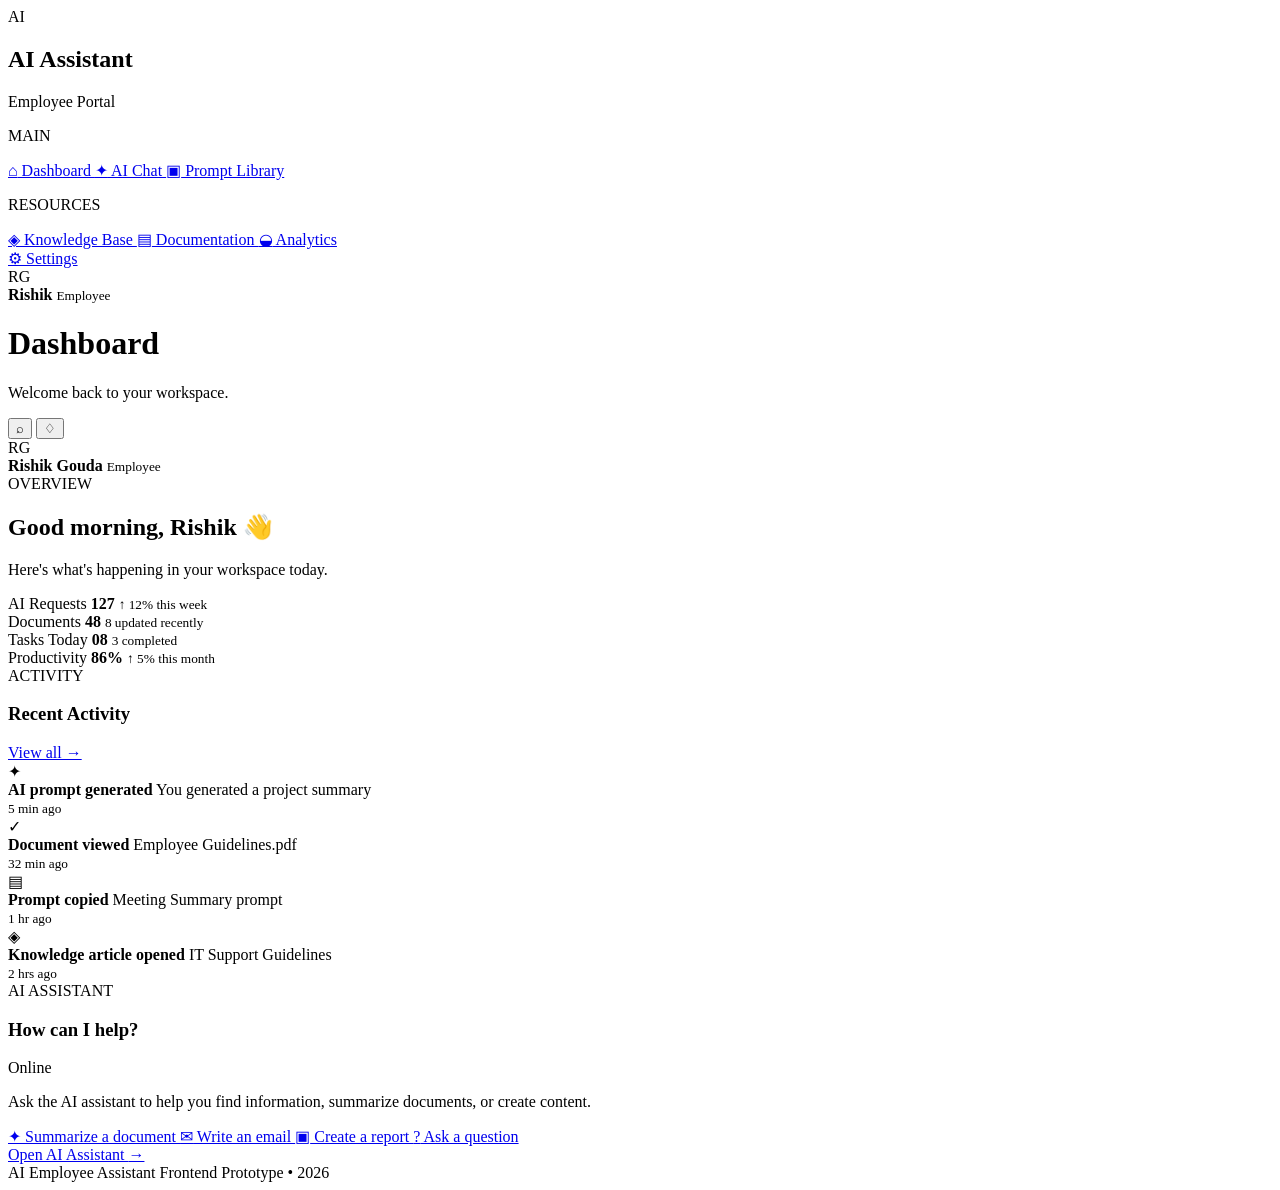
==== index.html @ 6fd65ec3 "Initial dashboard" ====
<!DOCTYPE html>
<html lang="en">
<head>
    <meta charset="UTF-8">
    <meta name="viewport" content="width=device-width, initial-scale=1.0">
    <title>AI Employee Assistant</title>

    <link rel="stylesheet" href="CSS/style.css">
    <link rel="stylesheet" href="CSS/dashboard.css">

    <script src="JS/main.js" defer></script>
</head>

<body>

    <div class="app">

        <!-- Sidebar -->
        <aside class="sidebar">
            <div class="logo">
                <div class="logo-icon">AI</div>
                <div>
                    <h2>AI Assistant</h2>
                    <span>Employee Portal</span>
                </div>
            </div>

            <nav class="sidebar-nav">

                <p class="nav-title">MAIN</p>

                <a href="index.html" class="nav-item active">
                    <span>⌂</span>
                    Dashboard
                </a>

                <a href="chat.html" class="nav-item">
                    <span>✦</span>
                    AI Chat
                </a>

                <a href="prompts.html" class="nav-item">
                    <span>▣</span>
                    Prompt Library
                </a>

                <p class="nav-title">RESOURCES</p>

                <a href="knowledge.html" class="nav-item">
                    <span>◈</span>
                    Knowledge Base
                </a>

                <a href="docs.html" class="nav-item">
                    <span>▤</span>
                    Documentation
                </a>

                <a href="analytics.html" class="nav-item">
                    <span>◒</span>
                    Analytics
                </a>

            </nav>

            <div class="sidebar-bottom">
                <a href="settings.html" class="nav-item">
                    <span>⚙</span>
                    Settings
                </a>

                <div class="user-mini">
                    <div class="avatar">RG</div>
                    <div>
                        <strong>Rishik</strong>
                        <small>Employee</small>
                    </div>
                </div>
            </div>
        </aside>


        <!-- Main Area -->
        <main class="main">

            <!-- Top Bar -->
            <header class="topbar">

                <div class="page-info">
                    <h1>Dashboard</h1>
                    <p>Welcome back to your workspace.</p>
                </div>

                <div class="topbar-actions">
                    <button class="icon-btn">⌕</button>
                    <button class="icon-btn">♢</button>

                    <div class="profile">
                        <div class="avatar">RG</div>
                        <div>
                            <strong>Rishik Gouda</strong>
                            <small>Employee</small>
                        </div>
                    </div>
                </div>

            </header>


            <!-- Page Content -->
            <section class="content">

                <div class="welcome">
                    <div>
                        <span class="eyebrow">OVERVIEW</span>
                        <h2>Good morning, Rishik 👋</h2>
                        <p>Here's what's happening in your workspace today.</p>
                    </div>
                </div>

                <div class="stats-grid">

                    <div class="stat-card">
                        <span>AI Requests</span>
                        <strong>127</strong>
                        <small>↑ 12% this week</small>
                    </div>

                    <div class="stat-card">
                        <span>Documents</span>
                        <strong>48</strong>
                        <small>8 updated recently</small>
                    </div>

                    <div class="stat-card">
                        <span>Tasks Today</span>
                        <strong>08</strong>
                        <small>3 completed</small>
                    </div>

                    <div class="stat-card">
                        <span>Productivity</span>
                        <strong>86%</strong>
                        <small>↑ 5% this month</small>
                    </div>

                </div>
                <!-- Dashboard Lower Section -->
<div class="dashboard-grid">

    <!-- Recent Activity -->
    <div class="dashboard-card activity-card">

        <div class="card-header">
            <div>
                <span class="card-label">ACTIVITY</span>
                <h3>Recent Activity</h3>
            </div>

            <a href="analytics.html" class="view-link">View all →</a>
        </div>

        <div class="activity-list">

            <div class="activity-item">
                <div class="activity-icon blue">✦</div>
                <div class="activity-info">
                    <strong>AI prompt generated</strong>
                    <span>You generated a project summary</span>
                </div>
                <small>5 min ago</small>
            </div>

            <div class="activity-item">
                <div class="activity-icon green">✓</div>
                <div class="activity-info">
                    <strong>Document viewed</strong>
                    <span>Employee Guidelines.pdf</span>
                </div>
                <small>32 min ago</small>
            </div>

            <div class="activity-item">
                <div class="activity-icon purple">▤</div>
                <div class="activity-info">
                    <strong>Prompt copied</strong>
                    <span>Meeting Summary prompt</span>
                </div>
                <small>1 hr ago</small>
            </div>

            <div class="activity-item">
                <div class="activity-icon orange">◈</div>
                <div class="activity-info">
                    <strong>Knowledge article opened</strong>
                    <span>IT Support Guidelines</span>
                </div>
                <small>2 hrs ago</small>
            </div>

        </div>

    </div>


    <!-- AI Assistant -->
    <div class="dashboard-card assistant-card">

        <div class="card-header">
            <div>
                <span class="card-label">AI ASSISTANT</span>
                <h3>How can I help?</h3>
            </div>

            <div class="ai-status">
                <span></span>
                Online
            </div>
        </div>

        <p class="assistant-text">
            Ask the AI assistant to help you find information,
            summarize documents, or create content.
        </p>

        <div class="quick-prompts">

            <a href="chat.html" class="quick-prompt">
                <span>✦</span>
                Summarize a document
            </a>

            <a href="chat.html" class="quick-prompt">
                <span>✉</span>
                Write an email
            </a>

            <a href="chat.html" class="quick-prompt">
                <span>▣</span>
                Create a report
            </a>

            <a href="chat.html" class="quick-prompt">
                <span>?</span>
                Ask a question
            </a>

        </div>

        <a href="chat.html" class="assistant-button">
            Open AI Assistant
            <span>→</span>
        </a>

    </div>

</div>

            </section>
            <footer class="dashboard-footer">
                <span>AI Employee Assistant</span>
                <span>Frontend Prototype • 2026</span>
            </footer>

        </main>

    </div>

</body>
</html>
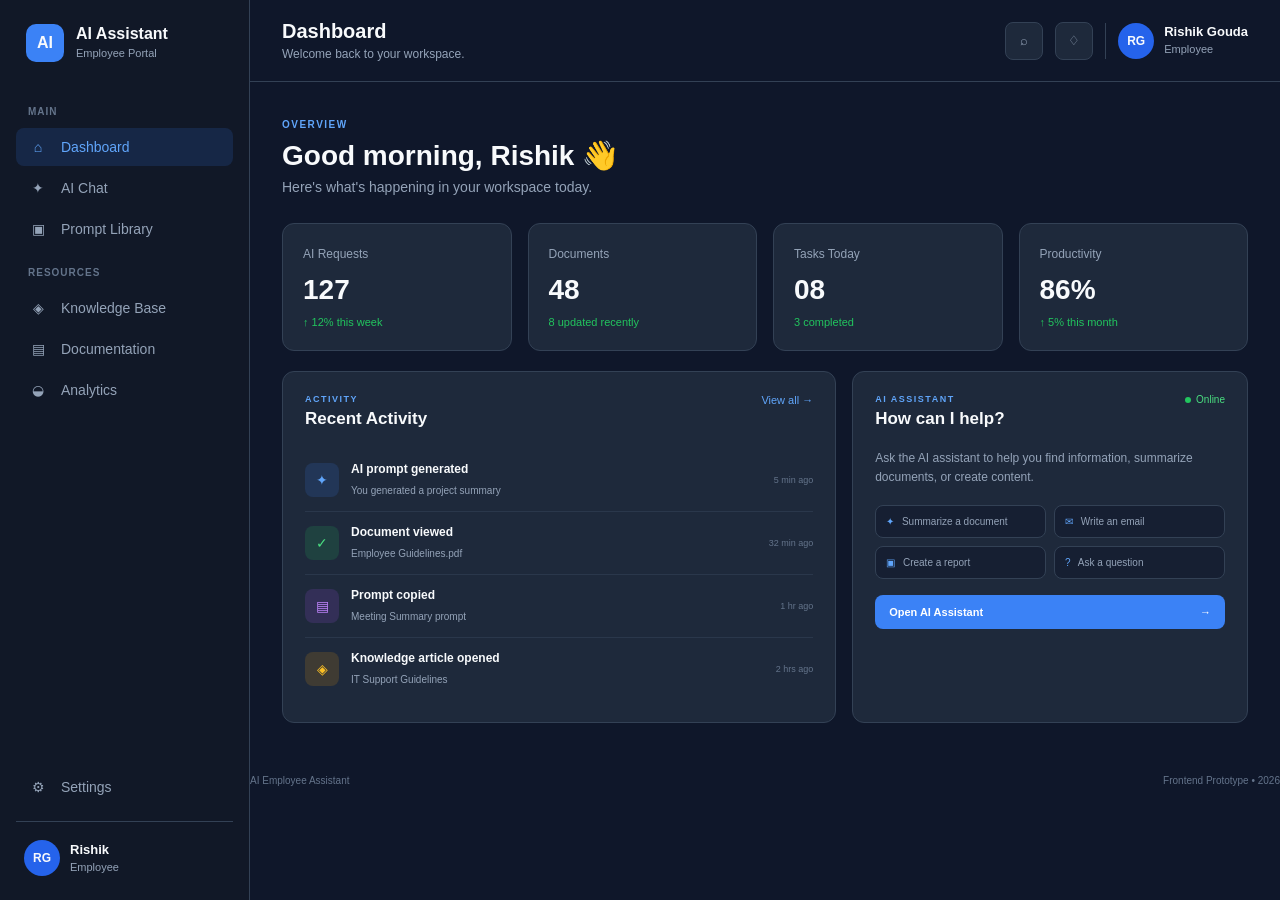
==== commit 54efcf4a: "Fix GitHub Pages paths" ====
--- a/index.html
+++ b/index.html
@@ -5,10 +5,10 @@
     <meta name="viewport" content="width=device-width, initial-scale=1.0">
     <title>AI Employee Assistant</title>
 
-    <link rel="stylesheet" href="CSS/style.css">
-    <link rel="stylesheet" href="CSS/dashboard.css">
-
-    <script src="JS/main.js" defer></script>
+    <link rel="stylesheet" href="css/style.css">
+    <link rel="stylesheet" href="css/dashboard.css">
+
+    <script src="js/main.js" defer></script>
 </head>
 
 <body>
--- a/css/style.css
+++ b/css/style.css
@@ -0,0 +1,364 @@
+* {
+    margin: 0;
+    padding: 0;
+    box-sizing: border-box;
+}
+
+:root {
+    --bg: #0f172a;
+    --sidebar: #111827;
+    --card: #1e293b;
+    --card-hover: #263449;
+    --border: #334155;
+    --accent: #3b82f6;
+    --text: #f8fafc;
+    --muted: #94a3b8;
+    --success: #22c55e;
+}
+
+body {
+    font-family: Arial, Helvetica, sans-serif;
+    background: var(--bg);
+    color: var(--text);
+}
+
+a {
+    text-decoration: none;
+    color: inherit;
+}
+
+button {
+    font-family: inherit;
+}
+
+.app {
+    display: flex;
+    min-height: 100vh;
+}
+
+
+/* SIDEBAR */
+
+.sidebar {
+    width: 250px;
+    min-height: 100vh;
+    background: var(--sidebar);
+    border-right: 1px solid var(--border);
+    padding: 24px 16px;
+    display: flex;
+    flex-direction: column;
+}
+
+.logo {
+    display: flex;
+    align-items: center;
+    gap: 12px;
+    padding: 0 10px 28px;
+}
+
+.logo-icon {
+    width: 38px;
+    height: 38px;
+    border-radius: 10px;
+    background: var(--accent);
+    display: flex;
+    align-items: center;
+    justify-content: center;
+    font-weight: bold;
+}
+
+.logo h2 {
+    font-size: 16px;
+}
+
+.logo span {
+    font-size: 11px;
+    color: var(--muted);
+}
+
+.nav-title {
+    font-size: 10px;
+    color: #64748b;
+    font-weight: bold;
+    letter-spacing: 1px;
+    padding: 16px 12px 8px;
+}
+
+.nav-item {
+    display: flex;
+    align-items: center;
+    gap: 13px;
+    padding: 11px 12px;
+    margin: 3px 0;
+    border-radius: 8px;
+    color: var(--muted);
+    font-size: 14px;
+    transition: 0.2s;
+}
+
+.nav-item span {
+    width: 20px;
+    text-align: center;
+}
+
+.nav-item:hover {
+    background: var(--card);
+    color: var(--text);
+}
+
+.nav-item.active {
+    background: rgba(59, 130, 246, 0.15);
+    color: #60a5fa;
+}
+
+.sidebar-bottom {
+    margin-top: auto;
+}
+
+.user-mini {
+    display: flex;
+    align-items: center;
+    gap: 10px;
+    border-top: 1px solid var(--border);
+    margin-top: 15px;
+    padding: 18px 8px 0;
+}
+
+.user-mini strong,
+.profile strong {
+    display: block;
+    font-size: 13px;
+}
+
+.user-mini small,
+.profile small {
+    color: var(--muted);
+    font-size: 11px;
+}
+
+
+/* MAIN */
+
+.main {
+    flex: 1;
+    min-width: 0;
+}
+
+.topbar {
+    height: 82px;
+    border-bottom: 1px solid var(--border);
+    display: flex;
+    align-items: center;
+    justify-content: space-between;
+    padding: 0 32px;
+}
+
+.page-info h1 {
+    font-size: 20px;
+}
+
+.page-info p {
+    color: var(--muted);
+    font-size: 12px;
+    margin-top: 4px;
+}
+
+.topbar-actions {
+    display: flex;
+    align-items: center;
+    gap: 12px;
+}
+
+.icon-btn {
+    width: 38px;
+    height: 38px;
+    border: 1px solid var(--border);
+    background: var(--card);
+    color: var(--muted);
+    border-radius: 8px;
+    cursor: pointer;
+}
+
+.icon-btn:hover {
+    color: var(--text);
+    background: var(--card-hover);
+}
+
+.profile {
+    display: flex;
+    align-items: center;
+    gap: 10px;
+    padding-left: 12px;
+    border-left: 1px solid var(--border);
+}
+
+.avatar {
+    width: 36px;
+    height: 36px;
+    border-radius: 50%;
+    background: #2563eb;
+    display: flex;
+    align-items: center;
+    justify-content: center;
+    font-size: 12px;
+    font-weight: bold;
+}
+
+
+/* CONTENT */
+
+.content {
+    padding: 32px;
+}
+
+.welcome {
+    margin-bottom: 28px;
+}
+
+.eyebrow {
+    color: #60a5fa;
+    font-size: 10px;
+    font-weight: bold;
+    letter-spacing: 1.5px;
+}
+
+.welcome h2 {
+    font-size: 28px;
+    margin: 7px 0;
+}
+
+.welcome p {
+    color: var(--muted);
+    font-size: 14px;
+}
+
+.stats-grid {
+    display: grid;
+    grid-template-columns: repeat(4, 1fr);
+    gap: 16px;
+}
+
+.stat-card {
+    background: var(--card);
+    border: 1px solid var(--border);
+    border-radius: 12px;
+    padding: 20px;
+    transition: 0.2s;
+}
+
+.stat-card:hover {
+    background: var(--card-hover);
+    transform: translateY(-3px);
+    border-color: #475569;
+    box-shadow: 0 8px 20px rgba(0, 0, 0, 0.2);
+}
+
+.stat-card span {
+    color: var(--muted);
+    font-size: 12px;
+}
+
+.stat-card strong {
+    display: block;
+    font-size: 28px;
+    margin: 12px 0 6px;
+}
+
+.stat-card small {
+    color: var(--success);
+    font-size: 11px;
+}
+/* RESPONSIVE */
+
+@media (max-width: 1000px) {
+    .sidebar {
+        width: 210px;
+    }
+
+    .stats-grid {
+        grid-template-columns: repeat(2, 1fr);
+    }
+
+    .content {
+        padding: 24px;
+    }
+}
+
+@media (max-width: 700px) {
+    .sidebar {
+        width: 70px;
+        padding: 20px 10px;
+    }
+
+    .logo {
+        justify-content: center;
+        padding: 0 0 25px;
+    }
+
+    .logo h2,
+    .logo span,
+    .nav-item {
+        font-size: 0;
+    }
+
+    .nav-item span {
+        font-size: 16px;
+        margin: auto;
+    }
+
+    .user-mini {
+        justify-content: center;
+    }
+
+    .user-mini > div:last-child {
+        display: none;
+    }
+
+    .topbar {
+        padding: 0 18px;
+    }
+
+    .profile > div:last-child {
+        display: none;
+    }
+
+    .content {
+        padding: 20px;
+    }
+
+    .stats-grid {
+        grid-template-columns: 1fr;
+    }
+
+    .welcome h2 {
+        font-size: 23px;
+    }
+}
+/* GLOBAL POLISH */
+
+::selection {
+    background: #3b82f6;
+    color: white;
+}
+
+::-webkit-scrollbar {
+    width: 7px;
+}
+
+::-webkit-scrollbar-track {
+    background: var(--bg);
+}
+
+::-webkit-scrollbar-thumb {
+    background: var(--border);
+    border-radius: 10px;
+}
+
+::-webkit-scrollbar-thumb:hover {
+    background: #475569;
+}
+
+button,
+a {
+    -webkit-tap-highlight-color: transparent;
+}
--- a/css/dashboard.css
+++ b/css/dashboard.css
@@ -0,0 +1,201 @@
+/* DASHBOARD LOWER SECTION */
+
+.dashboard-grid {
+    display: grid;
+    grid-template-columns: 1.4fr 1fr;
+    gap: 16px;
+    margin-top: 20px;
+}
+
+.dashboard-card {
+    background: var(--card);
+    border: 1px solid var(--border);
+    border-radius: 12px;
+    padding: 22px;
+}
+
+.card-header {
+    display: flex;
+    align-items: flex-start;
+    justify-content: space-between;
+    margin-bottom: 20px;
+}
+
+.card-label {
+    display: block;
+    color: #60a5fa;
+    font-size: 9px;
+    font-weight: bold;
+    letter-spacing: 1.5px;
+    margin-bottom: 5px;
+}
+
+.card-header h3 {
+    font-size: 17px;
+}
+
+.view-link {
+    color: #60a5fa;
+    font-size: 11px;
+}
+
+.view-link:hover {
+    text-decoration: underline;
+}
+
+
+/* ACTIVITY */
+
+.activity-list {
+    display: flex;
+    flex-direction: column;
+}
+
+.activity-item {
+    display: flex;
+    align-items: center;
+    gap: 12px;
+    padding: 13px 0;
+    border-bottom: 1px solid rgba(51, 65, 85, 0.6);
+}
+
+.activity-item:last-child {
+    border-bottom: none;
+}
+
+.activity-icon {
+    width: 34px;
+    height: 34px;
+    border-radius: 8px;
+    display: flex;
+    align-items: center;
+    justify-content: center;
+    font-size: 14px;
+}
+
+.activity-icon.blue {
+    background: rgba(59, 130, 246, 0.15);
+    color: #60a5fa;
+}
+
+.activity-icon.green {
+    background: rgba(34, 197, 94, 0.15);
+    color: #4ade80;
+}
+
+.activity-icon.purple {
+    background: rgba(168, 85, 247, 0.15);
+    color: #c084fc;
+}
+
+.activity-icon.orange {
+    background: rgba(245, 158, 11, 0.15);
+    color: #fbbf24;
+}
+
+.activity-info {
+    flex: 1;
+}
+
+.activity-info strong {
+    display: block;
+    font-size: 12px;
+    margin-bottom: 4px;
+}
+
+.activity-info span {
+    color: var(--muted);
+    font-size: 10px;
+}
+
+.activity-item > small {
+    color: #64748b;
+    font-size: 9px;
+}
+
+
+/* AI ASSISTANT */
+
+.assistant-text {
+    color: var(--muted);
+    font-size: 12px;
+    line-height: 1.6;
+    margin-bottom: 18px;
+}
+
+.ai-status {
+    color: #4ade80;
+    font-size: 10px;
+    display: flex;
+    align-items: center;
+    gap: 5px;
+}
+
+.ai-status span {
+    width: 6px;
+    height: 6px;
+    background: #22c55e;
+    border-radius: 50%;
+}
+
+.quick-prompts {
+    display: grid;
+    grid-template-columns: 1fr 1fr;
+    gap: 8px;
+    margin-bottom: 16px;
+}
+
+.quick-prompt {
+    border: 1px solid var(--border);
+    background: rgba(15, 23, 42, 0.5);
+    border-radius: 8px;
+    padding: 10px;
+    color: var(--muted);
+    font-size: 10px;
+    transition: 0.2s;
+}
+
+.quick-prompt span {
+    color: #60a5fa;
+    margin-right: 5px;
+}
+
+.quick-prompt:hover {
+    border-color: #3b82f6;
+    color: var(--text);
+    background: rgba(59, 130, 246, 0.08);
+}
+
+.assistant-button {
+    display: flex;
+    justify-content: space-between;
+    align-items: center;
+    width: 100%;
+    padding: 11px 14px;
+    border-radius: 8px;
+    background: var(--accent);
+    color: white;
+    font-size: 11px;
+    font-weight: bold;
+    transition: 0.2s;
+}
+
+.assistant-button:hover {
+    background: #2563eb;
+}
+
+
+/* RESPONSIVE */
+
+@media (max-width: 850px) {
+    .dashboard-grid {
+        grid-template-columns: 1fr;
+    }
+}
+.dashboard-footer {
+    display: flex;
+    justify-content: space-between;
+    padding: 20px 0 5px;
+    color: #64748b;
+    font-size: 10px;
+}   
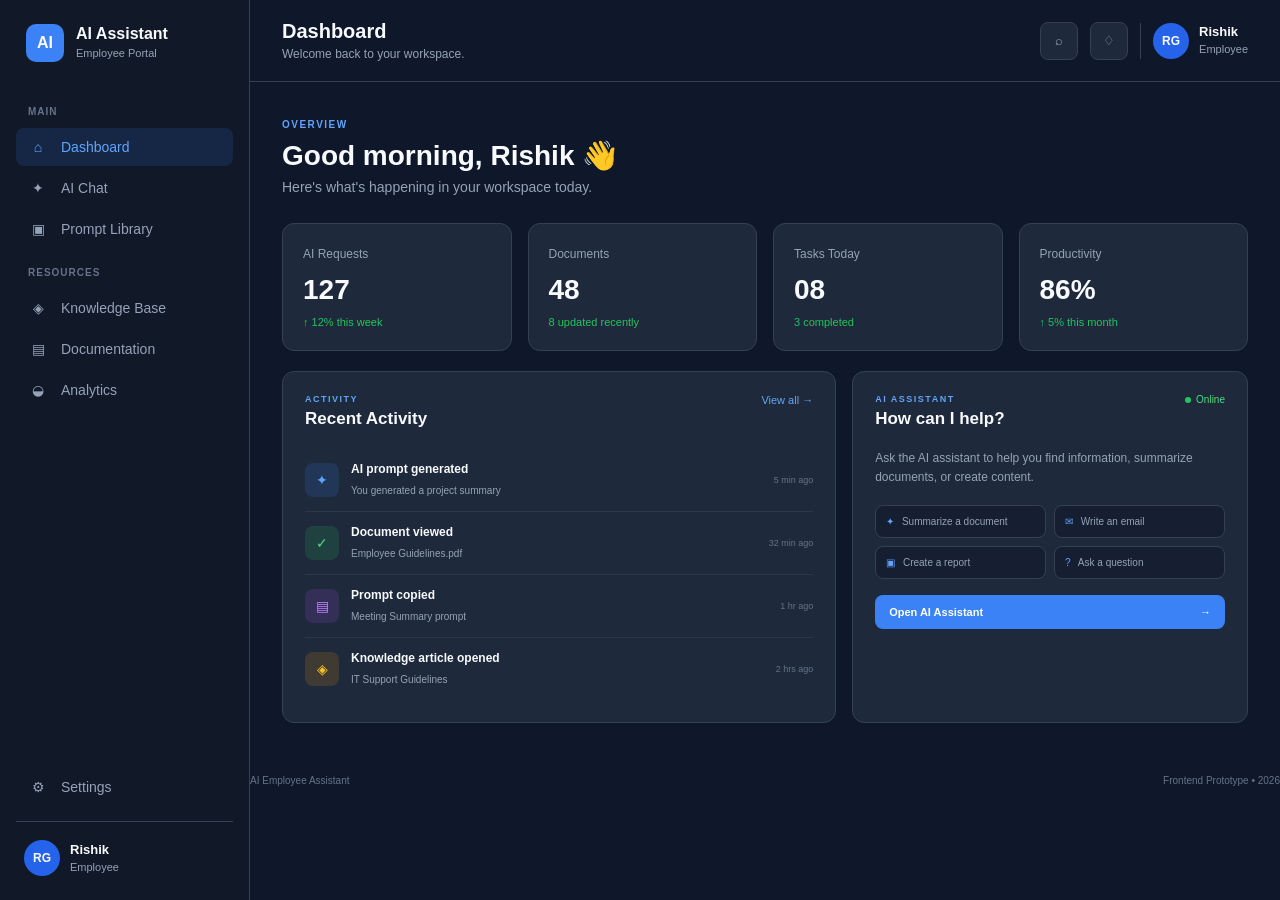
==== commit 168ee7f3: "Improve dashboard profile and dynamic greeting" ====
--- a/index.html
+++ b/index.html
@@ -1,270 +1,224 @@
-<!DOCTYPE html>
+<!doctype html>
 <html lang="en">
-<head>
-    <meta charset="UTF-8">
-    <meta name="viewport" content="width=device-width, initial-scale=1.0">
+  <head>
+    <meta charset="UTF-8" />
+    <meta name="viewport" content="width=device-width, initial-scale=1.0" />
     <title>AI Employee Assistant</title>
 
-    <link rel="stylesheet" href="css/style.css">
-    <link rel="stylesheet" href="css/dashboard.css">
+    <link rel="stylesheet" href="css/style.css" />
+    <link rel="stylesheet" href="css/dashboard.css" />
 
     <script src="js/main.js" defer></script>
-</head>
-
-<body>
-
+  </head>
+
+  <body>
     <div class="app">
-
-        <!-- Sidebar -->
-        <aside class="sidebar">
-            <div class="logo">
-                <div class="logo-icon">AI</div>
+      <!-- Sidebar -->
+      <aside class="sidebar">
+        <div class="logo">
+          <div class="logo-icon">AI</div>
+          <div>
+            <h2>AI Assistant</h2>
+            <span>Employee Portal</span>
+          </div>
+        </div>
+
+        <nav class="sidebar-nav">
+          <p class="nav-title">MAIN</p>
+
+          <a href="index.html" class="nav-item active">
+            <span>⌂</span>
+            Dashboard
+          </a>
+
+          <a href="chat.html" class="nav-item">
+            <span>✦</span>
+            AI Chat
+          </a>
+
+          <a href="prompts.html" class="nav-item">
+            <span>▣</span>
+            Prompt Library
+          </a>
+
+          <p class="nav-title">RESOURCES</p>
+
+          <a href="knowledge.html" class="nav-item">
+            <span>◈</span>
+            Knowledge Base
+          </a>
+
+          <a href="docs.html" class="nav-item">
+            <span>▤</span>
+            Documentation
+          </a>
+
+          <a href="analytics.html" class="nav-item">
+            <span>◒</span>
+            Analytics
+          </a>
+        </nav>
+
+        <div class="sidebar-bottom">
+          <a href="settings.html" class="nav-item">
+            <span>⚙</span>
+            Settings
+          </a>
+
+          <div class="user-mini">
+            <div class="avatar">RG</div>
+
+            <div>
+              <strong id="userName">Rishik</strong>
+              <small id="userRole">Employee</small>
+            </div>
+          </div>
+        </div>
+      </aside>
+
+      <!-- Main Area -->
+      <main class="main">
+        <!-- Top Bar -->
+        <header class="topbar">
+          <div class="page-info">
+            <h1>Dashboard</h1>
+            <p>Welcome back to your workspace.</p>
+          </div>
+
+          <div class="topbar-actions">
+            <button class="icon-btn">⌕</button>
+            <button class="icon-btn">♢</button>
+
+            <div class="profile">
+              <div class="avatar">RG</div>
+
+              <div>
+                <strong id="topUserName">Rishik</strong>
+                <small id="topUserRole">Employee</small>
+              </div>
+            </div>
+          </div>
+        </header>
+
+        <!-- Page Content -->
+        <section class="content">
+          <div class="welcome">
+            <div>
+              <span class="eyebrow">OVERVIEW</span>
+              <h2>
+                <span id="greetingText">Good morning</span>,
+                <span id="welcomeName">Rishik</span> 👋
+              </h2>
+              <p>Here's what's happening in your workspace today.</p>
+            </div>
+          </div>
+
+          <div class="stats-grid">
+            <div class="stat-card">
+              <span>AI Requests</span>
+              <strong id="aiRequests">127</strong>
+              <small id="aiRequestsChange">↑ 12% this week</small>
+            </div>
+
+            <div class="stat-card">
+              <span>Documents</span>
+              <strong id="documents">48</strong>
+              <small id="documentsChange">8 updated recently</small>
+            </div>
+
+            <div class="stat-card">
+              <span>Tasks Today</span>
+              <strong id="tasksToday">08</strong>
+              <small id="tasksChange">3 completed</small>
+            </div>
+
+            <div class="stat-card">
+              <span>Productivity</span>
+              <strong id="productivity">86%</strong>
+              <small id="productivityChange">↑ 5% this month</small>
+            </div>
+          </div>
+          <!-- Dashboard Lower Section -->
+          <div class="dashboard-grid">
+            <!-- Recent Activity -->
+            <div class="dashboard-card activity-card">
+              <div class="card-header">
                 <div>
-                    <h2>AI Assistant</h2>
-                    <span>Employee Portal</span>
+                  <span class="card-label">ACTIVITY</span>
+                  <h3>Recent Activity</h3>
                 </div>
-            </div>
-
-            <nav class="sidebar-nav">
-
-                <p class="nav-title">MAIN</p>
-
-                <a href="index.html" class="nav-item active">
-                    <span>⌂</span>
-                    Dashboard
-                </a>
-
-                <a href="chat.html" class="nav-item">
-                    <span>✦</span>
-                    AI Chat
-                </a>
-
-                <a href="prompts.html" class="nav-item">
-                    <span>▣</span>
-                    Prompt Library
-                </a>
-
-                <p class="nav-title">RESOURCES</p>
-
-                <a href="knowledge.html" class="nav-item">
-                    <span>◈</span>
-                    Knowledge Base
-                </a>
-
-                <a href="docs.html" class="nav-item">
-                    <span>▤</span>
-                    Documentation
-                </a>
-
-                <a href="analytics.html" class="nav-item">
-                    <span>◒</span>
-                    Analytics
-                </a>
-
-            </nav>
-
-            <div class="sidebar-bottom">
-                <a href="settings.html" class="nav-item">
-                    <span>⚙</span>
-                    Settings
-                </a>
-
-                <div class="user-mini">
-                    <div class="avatar">RG</div>
-                    <div>
-                        <strong>Rishik</strong>
-                        <small>Employee</small>
-                    </div>
+
+                <a href="analytics.html" class="view-link">View all →</a>
+              </div>
+
+              <div class="activity-list" id="activityList"></div>
+            </div>
+
+            <!-- AI Assistant -->
+            <div class="dashboard-card assistant-card">
+              <div class="card-header">
+                <div>
+                  <span class="card-label">AI ASSISTANT</span>
+                  <h3>How can I help?</h3>
                 </div>
-            </div>
-        </aside>
-
-
-        <!-- Main Area -->
-        <main class="main">
-
-            <!-- Top Bar -->
-            <header class="topbar">
-
-                <div class="page-info">
-                    <h1>Dashboard</h1>
-                    <p>Welcome back to your workspace.</p>
+
+                <div class="ai-status">
+                  <span></span>
+                  Online
                 </div>
-
-                <div class="topbar-actions">
-                    <button class="icon-btn">⌕</button>
-                    <button class="icon-btn">♢</button>
-
-                    <div class="profile">
-                        <div class="avatar">RG</div>
-                        <div>
-                            <strong>Rishik Gouda</strong>
-                            <small>Employee</small>
-                        </div>
-                    </div>
-                </div>
-
-            </header>
-
-
-            <!-- Page Content -->
-            <section class="content">
-
-                <div class="welcome">
-                    <div>
-                        <span class="eyebrow">OVERVIEW</span>
-                        <h2>Good morning, Rishik 👋</h2>
-                        <p>Here's what's happening in your workspace today.</p>
-                    </div>
-                </div>
-
-                <div class="stats-grid">
-
-                    <div class="stat-card">
-                        <span>AI Requests</span>
-                        <strong>127</strong>
-                        <small>↑ 12% this week</small>
-                    </div>
-
-                    <div class="stat-card">
-                        <span>Documents</span>
-                        <strong>48</strong>
-                        <small>8 updated recently</small>
-                    </div>
-
-                    <div class="stat-card">
-                        <span>Tasks Today</span>
-                        <strong>08</strong>
-                        <small>3 completed</small>
-                    </div>
-
-                    <div class="stat-card">
-                        <span>Productivity</span>
-                        <strong>86%</strong>
-                        <small>↑ 5% this month</small>
-                    </div>
-
-                </div>
-                <!-- Dashboard Lower Section -->
-<div class="dashboard-grid">
-
-    <!-- Recent Activity -->
-    <div class="dashboard-card activity-card">
-
-        <div class="card-header">
-            <div>
-                <span class="card-label">ACTIVITY</span>
-                <h3>Recent Activity</h3>
-            </div>
-
-            <a href="analytics.html" class="view-link">View all →</a>
-        </div>
-
-        <div class="activity-list">
-
-            <div class="activity-item">
-                <div class="activity-icon blue">✦</div>
-                <div class="activity-info">
-                    <strong>AI prompt generated</strong>
-                    <span>You generated a project summary</span>
-                </div>
-                <small>5 min ago</small>
-            </div>
-
-            <div class="activity-item">
-                <div class="activity-icon green">✓</div>
-                <div class="activity-info">
-                    <strong>Document viewed</strong>
-                    <span>Employee Guidelines.pdf</span>
-                </div>
-                <small>32 min ago</small>
-            </div>
-
-            <div class="activity-item">
-                <div class="activity-icon purple">▤</div>
-                <div class="activity-info">
-                    <strong>Prompt copied</strong>
-                    <span>Meeting Summary prompt</span>
-                </div>
-                <small>1 hr ago</small>
-            </div>
-
-            <div class="activity-item">
-                <div class="activity-icon orange">◈</div>
-                <div class="activity-info">
-                    <strong>Knowledge article opened</strong>
-                    <span>IT Support Guidelines</span>
-                </div>
-                <small>2 hrs ago</small>
-            </div>
-
-        </div>
-
+              </div>
+
+              <p class="assistant-text">
+                Ask the AI assistant to help you find information, summarize
+                documents, or create content.
+              </p>
+
+              <div class="quick-prompts">
+                <a
+                  href="chat.html?prompt=Summarize%20a%20document"
+                  class="quick-prompt"
+                >
+                  <span>✦</span>
+                  Summarize a document
+                </a>
+
+                <a
+                  href="chat.html?prompt=Help%20me%20write%20a%20professional%20workplace%20email."
+                  class="quick-prompt"
+                >
+                  <span>✉</span>
+                  Write an email
+                </a>
+
+                <a
+                  href="chat.html?prompt=Help%20me%20create%20a%20structured%20workplace%20report."
+                  class="quick-prompt"
+                >
+                  <span>▣</span>
+                  Create a report
+                </a>
+
+                <a
+                  href="chat.html?prompt=Help%20me%20with%20a%20workplace%20question."
+                  class="quick-prompt"
+                >
+                  <span>?</span>
+                  Ask a question
+                </a>
+              </div>
+
+              <a href="chat.html" class="assistant-button">
+                Open AI Assistant
+                <span>→</span>
+              </a>
+            </div>
+          </div>
+        </section>
+        <footer class="dashboard-footer">
+          <span>AI Employee Assistant</span>
+          <span>Frontend Prototype • 2026</span>
+        </footer>
+      </main>
     </div>
-
-
-    <!-- AI Assistant -->
-    <div class="dashboard-card assistant-card">
-
-        <div class="card-header">
-            <div>
-                <span class="card-label">AI ASSISTANT</span>
-                <h3>How can I help?</h3>
-            </div>
-
-            <div class="ai-status">
-                <span></span>
-                Online
-            </div>
-        </div>
-
-        <p class="assistant-text">
-            Ask the AI assistant to help you find information,
-            summarize documents, or create content.
-        </p>
-
-        <div class="quick-prompts">
-
-            <a href="chat.html" class="quick-prompt">
-                <span>✦</span>
-                Summarize a document
-            </a>
-
-            <a href="chat.html" class="quick-prompt">
-                <span>✉</span>
-                Write an email
-            </a>
-
-            <a href="chat.html" class="quick-prompt">
-                <span>▣</span>
-                Create a report
-            </a>
-
-            <a href="chat.html" class="quick-prompt">
-                <span>?</span>
-                Ask a question
-            </a>
-
-        </div>
-
-        <a href="chat.html" class="assistant-button">
-            Open AI Assistant
-            <span>→</span>
-        </a>
-
-    </div>
-
-</div>
-
-            </section>
-            <footer class="dashboard-footer">
-                <span>AI Employee Assistant</span>
-                <span>Frontend Prototype • 2026</span>
-            </footer>
-
-        </main>
-
-    </div>
-
-</body>
-</html>+  </body>
+</html>
--- a/css/style.css
+++ b/css/style.css
@@ -1,364 +1,397 @@
 * {
-    margin: 0;
-    padding: 0;
-    box-sizing: border-box;
+  margin: 0;
+  padding: 0;
+  box-sizing: border-box;
 }
 
 :root {
-    --bg: #0f172a;
-    --sidebar: #111827;
-    --card: #1e293b;
-    --card-hover: #263449;
-    --border: #334155;
-    --accent: #3b82f6;
-    --text: #f8fafc;
-    --muted: #94a3b8;
-    --success: #22c55e;
+  --bg: #0f172a;
+  --sidebar: #111827;
+  --card: #1e293b;
+  --card-hover: #263449;
+  --border: #334155;
+  --accent: #3b82f6;
+  --text: #f8fafc;
+  --muted: #94a3b8;
+  --success: #22c55e;
 }
 
 body {
-    font-family: Arial, Helvetica, sans-serif;
-    background: var(--bg);
-    color: var(--text);
+  font-family: Arial, Helvetica, sans-serif;
+  background: var(--bg);
+  color: var(--text);
 }
 
 a {
-    text-decoration: none;
-    color: inherit;
+  text-decoration: none;
+  color: inherit;
 }
 
 button {
-    font-family: inherit;
+  font-family: inherit;
 }
 
 .app {
-    display: flex;
-    min-height: 100vh;
-}
-
+  display: flex;
+  min-height: 100vh;
+}
 
 /* SIDEBAR */
 
 .sidebar {
-    width: 250px;
-    min-height: 100vh;
-    background: var(--sidebar);
-    border-right: 1px solid var(--border);
-    padding: 24px 16px;
-    display: flex;
-    flex-direction: column;
+  width: 250px;
+  min-height: 100vh;
+  background: var(--sidebar);
+  border-right: 1px solid var(--border);
+  padding: 24px 16px;
+  display: flex;
+  flex-direction: column;
+  position: sticky;
+  top: 0;
+  height: 100vh;
 }
 
 .logo {
-    display: flex;
-    align-items: center;
-    gap: 12px;
-    padding: 0 10px 28px;
+  display: flex;
+  align-items: center;
+  gap: 12px;
+  padding: 0 10px 28px;
 }
 
 .logo-icon {
-    width: 38px;
-    height: 38px;
-    border-radius: 10px;
-    background: var(--accent);
-    display: flex;
-    align-items: center;
-    justify-content: center;
-    font-weight: bold;
+  width: 38px;
+  height: 38px;
+  border-radius: 10px;
+  background: var(--accent);
+  display: flex;
+  align-items: center;
+  justify-content: center;
+  font-weight: bold;
 }
 
 .logo h2 {
-    font-size: 16px;
+  font-size: 16px;
 }
 
 .logo span {
-    font-size: 11px;
-    color: var(--muted);
+  font-size: 11px;
+  color: var(--muted);
 }
 
 .nav-title {
-    font-size: 10px;
-    color: #64748b;
-    font-weight: bold;
-    letter-spacing: 1px;
-    padding: 16px 12px 8px;
+  font-size: 10px;
+  color: #64748b;
+  font-weight: bold;
+  letter-spacing: 1px;
+  padding: 16px 12px 8px;
 }
 
 .nav-item {
-    display: flex;
-    align-items: center;
-    gap: 13px;
-    padding: 11px 12px;
-    margin: 3px 0;
-    border-radius: 8px;
-    color: var(--muted);
-    font-size: 14px;
-    transition: 0.2s;
+  display: flex;
+  align-items: center;
+  gap: 13px;
+  padding: 11px 12px;
+  margin: 3px 0;
+  border-radius: 8px;
+  color: var(--muted);
+  font-size: 14px;
+  transition: 0.2s;
 }
 
 .nav-item span {
-    width: 20px;
-    text-align: center;
+  width: 20px;
+  text-align: center;
 }
 
 .nav-item:hover {
-    background: var(--card);
-    color: var(--text);
+  background: var(--card);
+  color: var(--text);
 }
 
 .nav-item.active {
-    background: rgba(59, 130, 246, 0.15);
-    color: #60a5fa;
+  background: rgba(59, 130, 246, 0.15);
+  color: #60a5fa;
 }
 
 .sidebar-bottom {
-    margin-top: auto;
+  margin-top: auto;
 }
 
 .user-mini {
-    display: flex;
-    align-items: center;
-    gap: 10px;
-    border-top: 1px solid var(--border);
-    margin-top: 15px;
-    padding: 18px 8px 0;
+  display: flex;
+  align-items: center;
+  gap: 10px;
+  border-top: 1px solid var(--border);
+  margin-top: 15px;
+  padding: 18px 8px 0;
 }
 
 .user-mini strong,
 .profile strong {
-    display: block;
-    font-size: 13px;
+  display: block;
+  font-size: 13px;
 }
 
 .user-mini small,
 .profile small {
-    color: var(--muted);
+  color: var(--muted);
+  font-size: 11px;
+}
+
+/* MAIN */
+
+.main {
+  flex: 1;
+  min-width: 0;
+}
+
+.topbar {
+  height: 82px;
+  border-bottom: 1px solid var(--border);
+  display: flex;
+  align-items: center;
+  justify-content: space-between;
+  padding: 0 32px;
+}
+
+.page-info h1 {
+  font-size: 20px;
+}
+
+.page-info p {
+  color: var(--muted);
+  font-size: 12px;
+  margin-top: 4px;
+}
+
+.topbar-actions {
+  display: flex;
+  align-items: center;
+  gap: 12px;
+}
+
+.icon-btn {
+  width: 38px;
+  height: 38px;
+  border: 1px solid var(--border);
+  background: var(--card);
+  color: var(--muted);
+  border-radius: 8px;
+  cursor: pointer;
+}
+
+.icon-btn:hover {
+  color: var(--text);
+  background: var(--card-hover);
+}
+
+.profile {
+  display: flex;
+  align-items: center;
+  gap: 10px;
+  padding-left: 12px;
+  border-left: 1px solid var(--border);
+}
+
+.avatar {
+  width: 36px;
+  height: 36px;
+  border-radius: 50%;
+  background: #2563eb;
+  display: flex;
+  align-items: center;
+  justify-content: center;
+  font-size: 12px;
+  font-weight: bold;
+}
+
+/* CONTENT */
+
+.content {
+  padding: 32px;
+}
+
+.welcome {
+  margin-bottom: 28px;
+}
+
+.eyebrow {
+  color: #60a5fa;
+  font-size: 10px;
+  font-weight: bold;
+  letter-spacing: 1.5px;
+}
+
+.welcome h2 {
+  font-size: 28px;
+  margin: 7px 0;
+}
+
+.welcome p {
+  color: var(--muted);
+  font-size: 14px;
+}
+
+.stats-grid {
+  display: grid;
+  grid-template-columns: repeat(4, 1fr);
+  gap: 16px;
+}
+
+.stat-card {
+  background: var(--card);
+  border: 1px solid var(--border);
+  border-radius: 12px;
+  padding: 20px;
+  transition: 0.2s;
+}
+
+.stat-card:hover {
+  background: var(--card-hover);
+  transform: translateY(-3px);
+  border-color: #475569;
+  box-shadow: 0 8px 20px rgba(0, 0, 0, 0.2);
+}
+
+.stat-card span {
+  color: var(--muted);
+  font-size: 12px;
+}
+
+.stat-card strong {
+  display: block;
+  font-size: 28px;
+  margin: 12px 0 6px;
+}
+
+.stat-card small {
+  color: var(--success);
+  font-size: 11px;
+}
+/* RESPONSIVE */
+
+@media (max-width: 1000px) {
+  .sidebar {
+    width: 210px;
+  }
+
+  .stats-grid {
+    grid-template-columns: repeat(2, 1fr);
+  }
+
+  .content {
+    padding: 24px;
+  }
+}
+
+@media (max-width: 700px) {
+  .app {
+    display: block;
+  }
+
+  .sidebar {
+    width: 100%;
+    min-height: auto;
+    padding: 12px;
+    border-right: none;
+    border-bottom: 1px solid var(--border);
+  }
+
+  .logo {
+    justify-content: flex-start;
+    padding: 5px 8px 12px;
+  }
+
+  .logo h2 {
+    font-size: 16px;
+  }
+
+  .logo span {
     font-size: 11px;
-}
-
-
-/* MAIN */
-
-.main {
-    flex: 1;
-    min-width: 0;
-}
-
-.topbar {
-    height: 82px;
-    border-bottom: 1px solid var(--border);
+  }
+
+  .sidebar-nav {
     display: flex;
-    align-items: center;
-    justify-content: space-between;
-    padding: 0 32px;
-}
-
-.page-info h1 {
-    font-size: 20px;
-}
-
-.page-info p {
-    color: var(--muted);
+    flex-wrap: wrap;
+    gap: 4px;
+  }
+
+  .nav-title {
+    display: none;
+  }
+
+  .nav-item {
     font-size: 12px;
-    margin-top: 4px;
-}
-
-.topbar-actions {
-    display: flex;
-    align-items: center;
+    padding: 8px 10px;
+    margin: 0;
+    gap: 6px;
+  }
+
+  .nav-item span {
+    width: auto;
+    font-size: 14px;
+  }
+
+  .main {
+    width: 100%;
+  }
+
+  .topbar {
+    height: auto;
+    min-height: 70px;
+    padding: 14px 18px;
     gap: 12px;
-}
-
-.icon-btn {
-    width: 38px;
-    height: 38px;
-    border: 1px solid var(--border);
-    background: var(--card);
-    color: var(--muted);
-    border-radius: 8px;
-    cursor: pointer;
-}
-
-.icon-btn:hover {
-    color: var(--text);
-    background: var(--card-hover);
-}
-
-.profile {
-    display: flex;
-    align-items: center;
-    gap: 10px;
-    padding-left: 12px;
-    border-left: 1px solid var(--border);
-}
-
-.avatar {
-    width: 36px;
-    height: 36px;
-    border-radius: 50%;
-    background: #2563eb;
-    display: flex;
-    align-items: center;
-    justify-content: center;
-    font-size: 12px;
-    font-weight: bold;
-}
-
-
-/* CONTENT */
-
-.content {
-    padding: 32px;
-}
-
-.welcome {
-    margin-bottom: 28px;
-}
-
-.eyebrow {
-    color: #60a5fa;
-    font-size: 10px;
-    font-weight: bold;
-    letter-spacing: 1.5px;
-}
-
-.welcome h2 {
-    font-size: 28px;
-    margin: 7px 0;
-}
-
-.welcome p {
-    color: var(--muted);
-    font-size: 14px;
-}
-
-.stats-grid {
-    display: grid;
-    grid-template-columns: repeat(4, 1fr);
-    gap: 16px;
-}
-
-.stat-card {
-    background: var(--card);
-    border: 1px solid var(--border);
-    border-radius: 12px;
+  }
+
+  .topbar h1 {
+    font-size: 18px;
+  }
+
+  .profile {
+    padding-left: 8px;
+  }
+
+  .profile > div:last-child {
+    display: none;
+  }
+
+  .content {
     padding: 20px;
-    transition: 0.2s;
-}
-
-.stat-card:hover {
-    background: var(--card-hover);
-    transform: translateY(-3px);
-    border-color: #475569;
-    box-shadow: 0 8px 20px rgba(0, 0, 0, 0.2);
-}
-
-.stat-card span {
-    color: var(--muted);
-    font-size: 12px;
-}
-
-.stat-card strong {
-    display: block;
-    font-size: 28px;
-    margin: 12px 0 6px;
-}
-
-.stat-card small {
-    color: var(--success);
-    font-size: 11px;
-}
-/* RESPONSIVE */
-
-@media (max-width: 1000px) {
-    .sidebar {
-        width: 210px;
-    }
-
-    .stats-grid {
-        grid-template-columns: repeat(2, 1fr);
-    }
-
-    .content {
-        padding: 24px;
-    }
-}
-
-@media (max-width: 700px) {
-    .sidebar {
-        width: 70px;
-        padding: 20px 10px;
-    }
-
-    .logo {
-        justify-content: center;
-        padding: 0 0 25px;
-    }
-
-    .logo h2,
-    .logo span,
-    .nav-item {
-        font-size: 0;
-    }
-
-    .nav-item span {
-        font-size: 16px;
-        margin: auto;
-    }
-
-    .user-mini {
-        justify-content: center;
-    }
-
-    .user-mini > div:last-child {
-        display: none;
-    }
-
-    .topbar {
-        padding: 0 18px;
-    }
-
-    .profile > div:last-child {
-        display: none;
-    }
-
-    .content {
-        padding: 20px;
-    }
-
-    .stats-grid {
-        grid-template-columns: 1fr;
-    }
-
-    .welcome h2 {
-        font-size: 23px;
-    }
+  }
+
+  .stats-grid {
+    grid-template-columns: 1fr;
+  }
+
+  .welcome h2 {
+    font-size: 23px;
+  }
 }
 /* GLOBAL POLISH */
 
 ::selection {
-    background: #3b82f6;
-    color: white;
+  background: #3b82f6;
+  color: white;
 }
 
 ::-webkit-scrollbar {
-    width: 7px;
+  width: 7px;
 }
 
 ::-webkit-scrollbar-track {
-    background: var(--bg);
+  background: var(--bg);
 }
 
 ::-webkit-scrollbar-thumb {
-    background: var(--border);
-    border-radius: 10px;
+  background: var(--border);
+  border-radius: 10px;
 }
 
 ::-webkit-scrollbar-thumb:hover {
-    background: #475569;
+  background: #475569;
 }
 
 button,
 a {
-    -webkit-tap-highlight-color: transparent;
-}+  -webkit-tap-highlight-color: transparent;
+}
